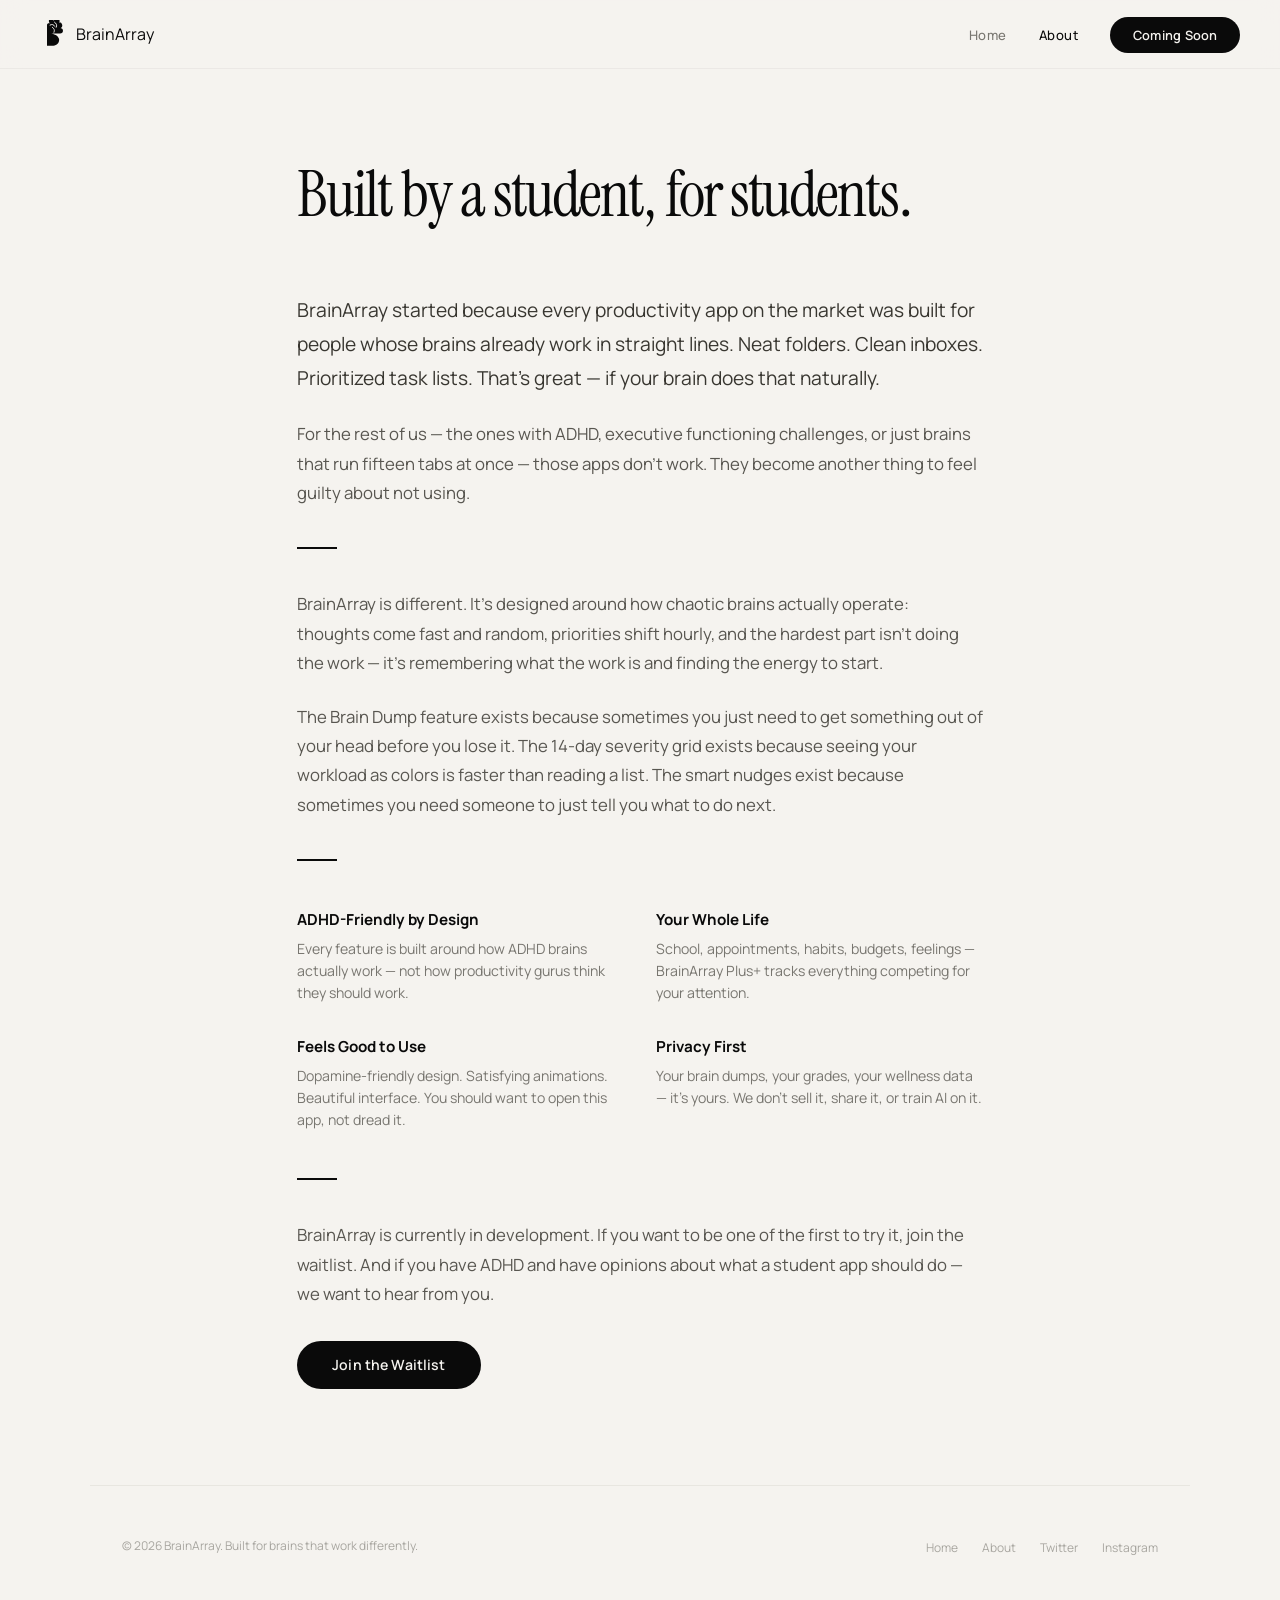
==== pages/about.html @ 088f0673 "Add files via upload" ====
<!DOCTYPE html>
<html lang="en">
<head>
    <meta charset="UTF-8">
    <meta name="viewport" content="width=device-width, initial-scale=1.0">
    <meta name="description" content="BrainArray — Built by a student, for students. An ADHD-friendly student life OS.">
    <title>About — BrainArray</title>

    <!-- Fonts -->
    <link rel="preconnect" href="https://fonts.googleapis.com">
    <link rel="preconnect" href="https://fonts.gstatic.com" crossorigin>
    <link href="https://fonts.googleapis.com/css2?family=Instrument+Serif:ital@0;1&family=Manrope:wght@300;400;500;600;700;800&display=swap" rel="stylesheet">

    <!-- Styles (go up one level from /pages/) -->
    <link rel="stylesheet" href="../css/reset.css">
    <link rel="stylesheet" href="../css/styles.css">
</head>
<body>

    <!-- Navigation -->
    <nav class="nav">
        <a href="../index.html" class="nav__logo">
            <svg width="28" height="28" viewBox="0 0 100 100" fill="none">
                <path d="M 25,92 L 25,18 C 25,14 28,12 32,12 L 35,12 C 30,6 30,-2 38,-4 C 42,-6 46,-2 48,4 C 48,-4 54,-8 62,-6 C 70,-4 72,4 68,10 C 72,8 76,10 78,14 C 82,20 78,28 72,30 C 78,28 82,32 82,38 C 82,44 78,48 72,48 L 40,48 C 52,50 66,56 68,68 C 70,80 62,90 48,92 L 25,92 Z" fill="#0a0a0a"/>
                <path d="M 40,56 L 52,56 C 60,56 64,62 64,70 C 64,78 60,84 52,84 L 40,84 Z" fill="#0a0a0a"/>
                <path d="M 36,18 C 42,14 50,16 52,22" stroke="#f5f3ef" stroke-width="3.5" stroke-linecap="round" fill="none"/>
                <path d="M 52,8 C 58,12 62,18 58,26" stroke="#f5f3ef" stroke-width="3.5" stroke-linecap="round" fill="none"/>
                <path d="M 44,26 C 50,30 54,36 50,44" stroke="#f5f3ef" stroke-width="3" stroke-linecap="round" fill="none"/>
            </svg>
            <span class="nav__logo-text">BrainArray</span>
        </a>

        <ul class="nav__links">
            <li><a href="../index.html" class="nav__link">Home</a></li>
            <li><a href="about.html" class="nav__link">About</a></li>
            <li><a href="#" class="nav__cta">Coming Soon</a></li>
        </ul>
    </nav>

    <!-- About Hero -->
    <section class="about-hero">
        <h1 class="about-hero__title">Built by a student, for students.</h1>
    </section>

    <!-- About Content -->
    <section class="about-content">
        <p class="about-content__text about-content__text--lead">
            BrainArray started because every productivity app on the market
            was built for people whose brains already work in straight lines.
            Neat folders. Clean inboxes. Prioritized task lists. That's great —
            if your brain does that naturally.
        </p>
        <p class="about-content__text">
            For the rest of us — the ones with ADHD, executive functioning challenges,
            or just brains that run fifteen tabs at once — those apps don't work.
            They become another thing to feel guilty about not using.
        </p>

        <div class="about-content__divider"></div>

        <p class="about-content__text">
            BrainArray is different. It's designed around how chaotic brains
            actually operate: thoughts come fast and random, priorities shift
            hourly, and the hardest part isn't doing the work — it's
            remembering what the work is and finding the energy to start.
        </p>
        <p class="about-content__text">
            The Brain Dump feature exists because sometimes you just need
            to get something out of your head before you lose it.
            The 14-day severity grid exists because seeing your workload
            as colors is faster than reading a list. The smart nudges
            exist because sometimes you need someone to just tell you
            what to do next.
        </p>

        <div class="about-content__divider"></div>

        <div class="about-values">
            <div class="about-value">
                <h3 class="about-value__title">ADHD-Friendly by Design</h3>
                <p class="about-value__desc">Every feature is built around how ADHD brains actually work — not how productivity gurus think they should work.</p>
            </div>
            <div class="about-value">
                <h3 class="about-value__title">Your Whole Life</h3>
                <p class="about-value__desc">School, appointments, habits, budgets, feelings — BrainArray Plus+ tracks everything competing for your attention.</p>
            </div>
            <div class="about-value">
                <h3 class="about-value__title">Feels Good to Use</h3>
                <p class="about-value__desc">Dopamine-friendly design. Satisfying animations. Beautiful interface. You should want to open this app, not dread it.</p>
            </div>
            <div class="about-value">
                <h3 class="about-value__title">Privacy First</h3>
                <p class="about-value__desc">Your brain dumps, your grades, your wellness data — it's yours. We don't sell it, share it, or train AI on it.</p>
            </div>
        </div>

        <div class="about-content__divider"></div>

        <p class="about-content__text">
            BrainArray is currently in development. If you want to be
            one of the first to try it, join the waitlist. And if you
            have ADHD and have opinions about what a student app should
            do — we want to hear from you.
        </p>

        <div style="margin-top: 2rem;">
            <a href="#" class="btn-primary">Join the Waitlist</a>
        </div>
    </section>

    <!-- Footer -->
    <footer class="footer">
        <p class="footer__copy">&copy; 2026 BrainArray. Built for brains that work differently.</p>
        <ul class="footer__links">
            <li><a href="../index.html" class="footer__link">Home</a></li>
            <li><a href="about.html" class="footer__link">About</a></li>
            <li><a href="#" class="footer__link">Twitter</a></li>
            <li><a href="#" class="footer__link">Instagram</a></li>
        </ul>
    </footer>

    <!-- Scripts (go up one level from /pages/) -->
    <script src="../js/main.js"></script>

</body>
</html>
---- css/styles.css ----
/* ====================================
   BrainArray — Main Stylesheet
   ==================================== */


/* ---- Design Tokens ---- */

:root {
    /* Colors */
    --color-black: #0a0a0a;
    --color-white: #f5f3ef;
    --color-gray-100: #e8e6e0;
    --color-gray-200: #d0cec8;
    --color-gray-300: #a8a6a0;
    --color-gray-400: #787670;
    --color-gray-500: #585650;
    --color-gray-600: #383630;
    --color-gray-700: #1a1a18;

    /* Typography */
    --font-display: 'Instrument Serif', Georgia, serif;
    --font-body: 'Manrope', system-ui, sans-serif;
    --font-mono: 'JetBrains Mono', monospace;

    /* Spacing */
    --space-xs: 0.25rem;
    --space-sm: 0.5rem;
    --space-md: 1rem;
    --space-lg: 2rem;
    --space-xl: 4rem;
    --space-2xl: 6rem;
    --space-3xl: 8rem;

    /* Layout */
    --max-width: 1100px;
    --max-width-narrow: 750px;

    /* Transitions */
    --ease-out: cubic-bezier(0.16, 1, 0.3, 1);
    --transition-fast: 0.2s ease;
    --transition-med: 0.3s ease;
}


/* ---- Base ---- */

body {
    font-family: var(--font-body);
    background: var(--color-white);
    color: var(--color-black);
    overflow-x: hidden;
}

::selection {
    background: var(--color-black);
    color: var(--color-white);
}


/* ---- Animations ---- */

@keyframes fadeUp {
    from { opacity: 0; transform: translateY(20px); }
    to { opacity: 1; transform: translateY(0); }
}

@keyframes fadeDown {
    from { opacity: 0; transform: translateY(-10px); }
    to { opacity: 1; transform: translateY(0); }
}

@keyframes pulse {
    0%, 100% { opacity: 0.4; }
    50% { opacity: 1; }
}


/* ====================================
   Components
   ==================================== */


/* ---- Navigation ---- */

.nav {
    position: fixed;
    top: 0; left: 0; right: 0;
    z-index: 100;
    padding: 1.25rem 2.5rem;
    display: flex;
    align-items: center;
    justify-content: space-between;
    background: rgba(245, 243, 239, 0.85);
    backdrop-filter: blur(12px);
    -webkit-backdrop-filter: blur(12px);
    border-bottom: 1px solid rgba(0, 0, 0, 0.04);
    transition: var(--transition-med);
}

.nav__logo {
    display: flex;
    align-items: center;
    gap: 0.5rem;
}

.nav__logo-image {
    display: block;
    width: auto;
    object-fit: contain;
}

.nav__logo-image--icon {
    height: 38px;
}

.nav__logo-image--text {
    height: 90px;
    padding-top: 15px;
}

.nav__links {
    display: flex;
    align-items: center;
    gap: 2rem;
}

.nav__link {
    font-size: 0.82rem;
    font-weight: 500;
    color: var(--color-gray-400);
    letter-spacing: 0.04em;
    transition: color var(--transition-fast);
}

.nav__link:hover,
.nav__link--active {
    color: var(--color-black);
}

.nav__cta {
    background: var(--color-black);
    color: var(--color-white);
    padding: 0.55rem 1.4rem;
    border-radius: 100px;
    font-size: 0.8rem;
    font-weight: 600;
    letter-spacing: 0.02em;
    transition: transform var(--transition-fast), box-shadow var(--transition-fast);
}

.nav__cta:hover {
    transform: translateY(-1px);
    box-shadow: 0 4px 20px rgba(0, 0, 0, 0.15);
    color: var(--color-white);
}


/* ---- Buttons ---- */

.btn-primary {
    display: inline-block;
    background: var(--color-black);
    color: var(--color-white);
    padding: 0.85rem 2.2rem;
    border-radius: 100px;
    font-size: 0.88rem;
    font-weight: 600;
    letter-spacing: 0.01em;
    transition: transform var(--transition-fast), box-shadow var(--transition-fast);
    border: none;
    cursor: pointer;
}

.btn-primary:hover {
    transform: translateY(-2px);
    box-shadow: 0 6px 30px rgba(0, 0, 0, 0.18);
    color: var(--color-white);
}

.btn-primary--inverted {
    background: var(--color-white);
    color: var(--color-black);
}

.btn-primary--inverted:hover {
    color: var(--color-black);
}

.btn-ghost {
    display: inline-block;
    color: var(--color-gray-400);
    font-size: 0.85rem;
    font-weight: 500;
    padding: 0.85rem 1rem;
    transition: color var(--transition-fast);
}

.btn-ghost:hover {
    color: var(--color-black);
}


/* ---- Hero ---- */

.hero {
    min-height: 100vh;
    display: flex;
    flex-direction: column;
    align-items: center;
    justify-content: center;
    text-align: center;
    padding: var(--space-3xl) var(--space-lg) var(--space-xl);
    position: relative;
    overflow: hidden;
}

.hero::before {
    content: '';
    position: absolute;
    top: 15%;
    left: 50%;
    transform: translateX(-50%);
    width: 600px;
    height: 600px;
    background: radial-gradient(circle, rgba(0, 0, 0, 0.02) 0%, transparent 70%);
    pointer-events: none;
}

.hero__logo {
    display: block;
    height: 300px;
    width: auto;
    margin-bottom: 1.5rem;
    padding-left: 18px;
}

.hero__badge {
    display: inline-flex;
    align-items: center;
    gap: 0.5rem;
    padding: 0.4rem 1rem;
    border: 1px solid var(--color-gray-200);
    border-radius: 100px;
    font-size: 0.72rem;
    font-weight: 600;
    color: var(--color-gray-400);
    letter-spacing: 0.1em;
    text-transform: uppercase;
    margin-bottom: 2.5rem;
    animation: fadeDown 0.6s ease both 0.1s;
}

.hero__badge-dot {
    width: 6px;
    height: 6px;
    background: var(--color-black);
    border-radius: 50%;
    animation: pulse 2s ease-in-out infinite;
}

.hero__title {
    font-family: var(--font-display);
    font-size: clamp(3rem, 7vw, 5.5rem);
    font-weight: 400;
    line-height: 1.05;
    letter-spacing: -0.03em;
    max-width: 800px;
    margin-bottom: 1.5rem;
    animation: fadeUp 0.7s ease both 0.2s;
}

.hero__title em {
    font-style: italic;
    opacity: 0.4;
}

.hero__subtitle {
    font-size: 1.1rem;
    font-weight: 400;
    color: var(--color-gray-400);
    max-width: 500px;
    line-height: 1.65;
    margin-bottom: 2.5rem;
    animation: fadeUp 0.7s ease both 0.35s;
}

.hero__cta-group {
    display: flex;
    gap: 1rem;
    align-items: center;
    animation: fadeUp 0.7s ease both 0.5s;
}


/* ---- Features ---- */

.features {
    padding: var(--space-2xl) var(--space-lg) var(--space-3xl);
    max-width: var(--max-width);
    margin: 0 auto;
}

.features__header {
    text-align: center;
    margin-bottom: var(--space-xl);
}

.features__header h2 {
    font-family: var(--font-display);
    font-size: clamp(2rem, 4vw, 3rem);
    font-weight: 400;
    letter-spacing: -0.02em;
    margin-bottom: var(--space-md);
}

.features__header p {
    color: var(--color-gray-400);
    font-size: 1rem;
    max-width: 480px;
    margin: 0 auto;
    line-height: 1.6;
}

.features__grid {
    display: grid;
    grid-template-columns: repeat(3, 1fr);
    gap: 1.5rem;
}

.feature-card {
    padding: 2rem;
    border: 1px solid var(--color-gray-100);
    border-radius: 12px;
    transition: all var(--transition-med);
    position: relative;
    overflow: hidden;
}

.feature-card::after {
    content: '';
    position: absolute;
    top: 0; left: 0; right: 0;
    height: 2px;
    background: var(--color-black);
    transform: scaleX(0);
    transform-origin: left;
    transition: transform 0.4s var(--ease-out);
}

.feature-card:hover {
    border-color: var(--color-gray-200);
    transform: translateY(-3px);
}

.feature-card:hover::after {
    transform: scaleX(1);
}

.feature-card__icon {
    width: 40px;
    height: 40px;
    background: var(--color-black);
    color: var(--color-white);
    border-radius: 10px;
    display: flex;
    align-items: center;
    justify-content: center;
    font-family: var(--font-display);
    font-size: 1.1rem;
    margin-bottom: 1.25rem;
}

.feature-card__title {
    font-size: 1rem;
    font-weight: 700;
    margin-bottom: 0.5rem;
    letter-spacing: -0.01em;
}

.feature-card__desc {
    color: var(--color-gray-400);
    font-size: 0.85rem;
    line-height: 1.55;
}


/* ---- Plus Section ---- */

.plus {
    padding: 5rem var(--space-lg);
    background: var(--color-black);
    color: var(--color-white);
}

.plus__inner {
    max-width: 900px;
    margin: 0 auto;
    display: grid;
    grid-template-columns: 1fr 1fr;
    gap: 4rem;
    align-items: center;
}

.plus__badge {
    display: inline-block;
    font-size: 0.6rem;
    font-weight: 700;
    padding: 0.2rem 0.6rem;
    border: 1px solid var(--color-gray-500);
    border-radius: 3px;
    letter-spacing: 0.12em;
    color: var(--color-gray-300);
    margin-bottom: 1rem;
}

.plus__title {
    font-family: var(--font-display);
    font-size: 2.5rem;
    font-weight: 400;
    letter-spacing: -0.02em;
    margin-bottom: 1rem;
}

.plus__desc {
    color: var(--color-gray-300);
    font-size: 0.95rem;
    line-height: 1.65;
    margin-bottom: 1.5rem;
}

.plus__features {
    display: flex;
    flex-direction: column;
    gap: 0.85rem;
}

.plus__features li {
    display: flex;
    align-items: center;
    gap: 0.75rem;
    font-size: 0.9rem;
    color: var(--color-gray-200);
}

.plus__features li::before {
    content: '\25C6';
    font-size: 0.5rem;
    color: var(--color-gray-400);
}


/* ---- Footer ---- */

.footer {
    padding: 3rem var(--space-lg);
    border-top: 1px solid var(--color-gray-100);
    display: flex;
    align-items: center;
    justify-content: space-between;
    max-width: var(--max-width);
    margin: 0 auto;
}

.footer__copy {
    font-size: 0.75rem;
    color: var(--color-gray-300);
}

.footer__links {
    display: flex;
    gap: 1.5rem;
}

.footer__link {
    font-size: 0.75rem;
    color: var(--color-gray-300);
    transition: color var(--transition-fast);
}

.footer__link:hover {
    color: var(--color-black);
}

/* Footer on dark backgrounds */
.footer--dark {
    border-top-color: var(--color-gray-600);
}

.footer--dark .footer__copy,
.footer--dark .footer__link {
    color: var(--color-gray-500);
}

.footer--dark .footer__link:hover {
    color: var(--color-gray-300);
}


/* ---- About Page ---- */

.about-hero {
    padding: 10rem var(--space-lg) var(--space-xl);
    max-width: var(--max-width-narrow);
    margin: 0 auto;
}

.about-hero__title {
    font-family: var(--font-display);
    font-size: clamp(2.5rem, 5vw, 4rem);
    font-weight: 400;
    letter-spacing: -0.03em;
    line-height: 1.1;
    animation: fadeUp 0.6s ease both 0.1s;
}

.about-content {
    max-width: var(--max-width-narrow);
    margin: 0 auto;
    padding: 0 var(--space-lg) var(--space-2xl);
}

.about-content__text {
    font-size: 1.05rem;
    line-height: 1.75;
    color: var(--color-gray-500);
    margin-bottom: 1.5rem;
}

.about-content__text--lead {
    font-size: 1.2rem;
    color: var(--color-gray-600);
}

.about-content__divider {
    width: 40px;
    height: 2px;
    background: var(--color-black);
    margin: 2.5rem 0;
}

.about-values {
    display: grid;
    grid-template-columns: 1fr 1fr;
    gap: 2rem;
    margin: 3rem 0;
}

.about-value__title {
    font-size: 0.95rem;
    font-weight: 700;
    margin-bottom: 0.4rem;
}

.about-value__desc {
    font-size: 0.88rem;
    color: var(--color-gray-400);
    line-height: 1.55;
}


/* ====================================
   Responsive
   ==================================== */

@media (max-width: 768px) {
    .nav {
        padding: 1rem 1.5rem;
    }

    .nav__links {
        gap: 1.25rem;
    }

    .features__grid {
        grid-template-columns: 1fr;
    }

    .plus__inner {
        grid-template-columns: 1fr;
        gap: 2rem;
    }

    .about-values {
        grid-template-columns: 1fr;
    }

    .footer {
        flex-direction: column;
        gap: 1rem;
        text-align: center;
    }

    .hero__cta-group {
        flex-direction: column;
    }
}

@media (max-width: 480px) {
    .nav__link:not(.nav__cta) {
        display: none;
    }
}
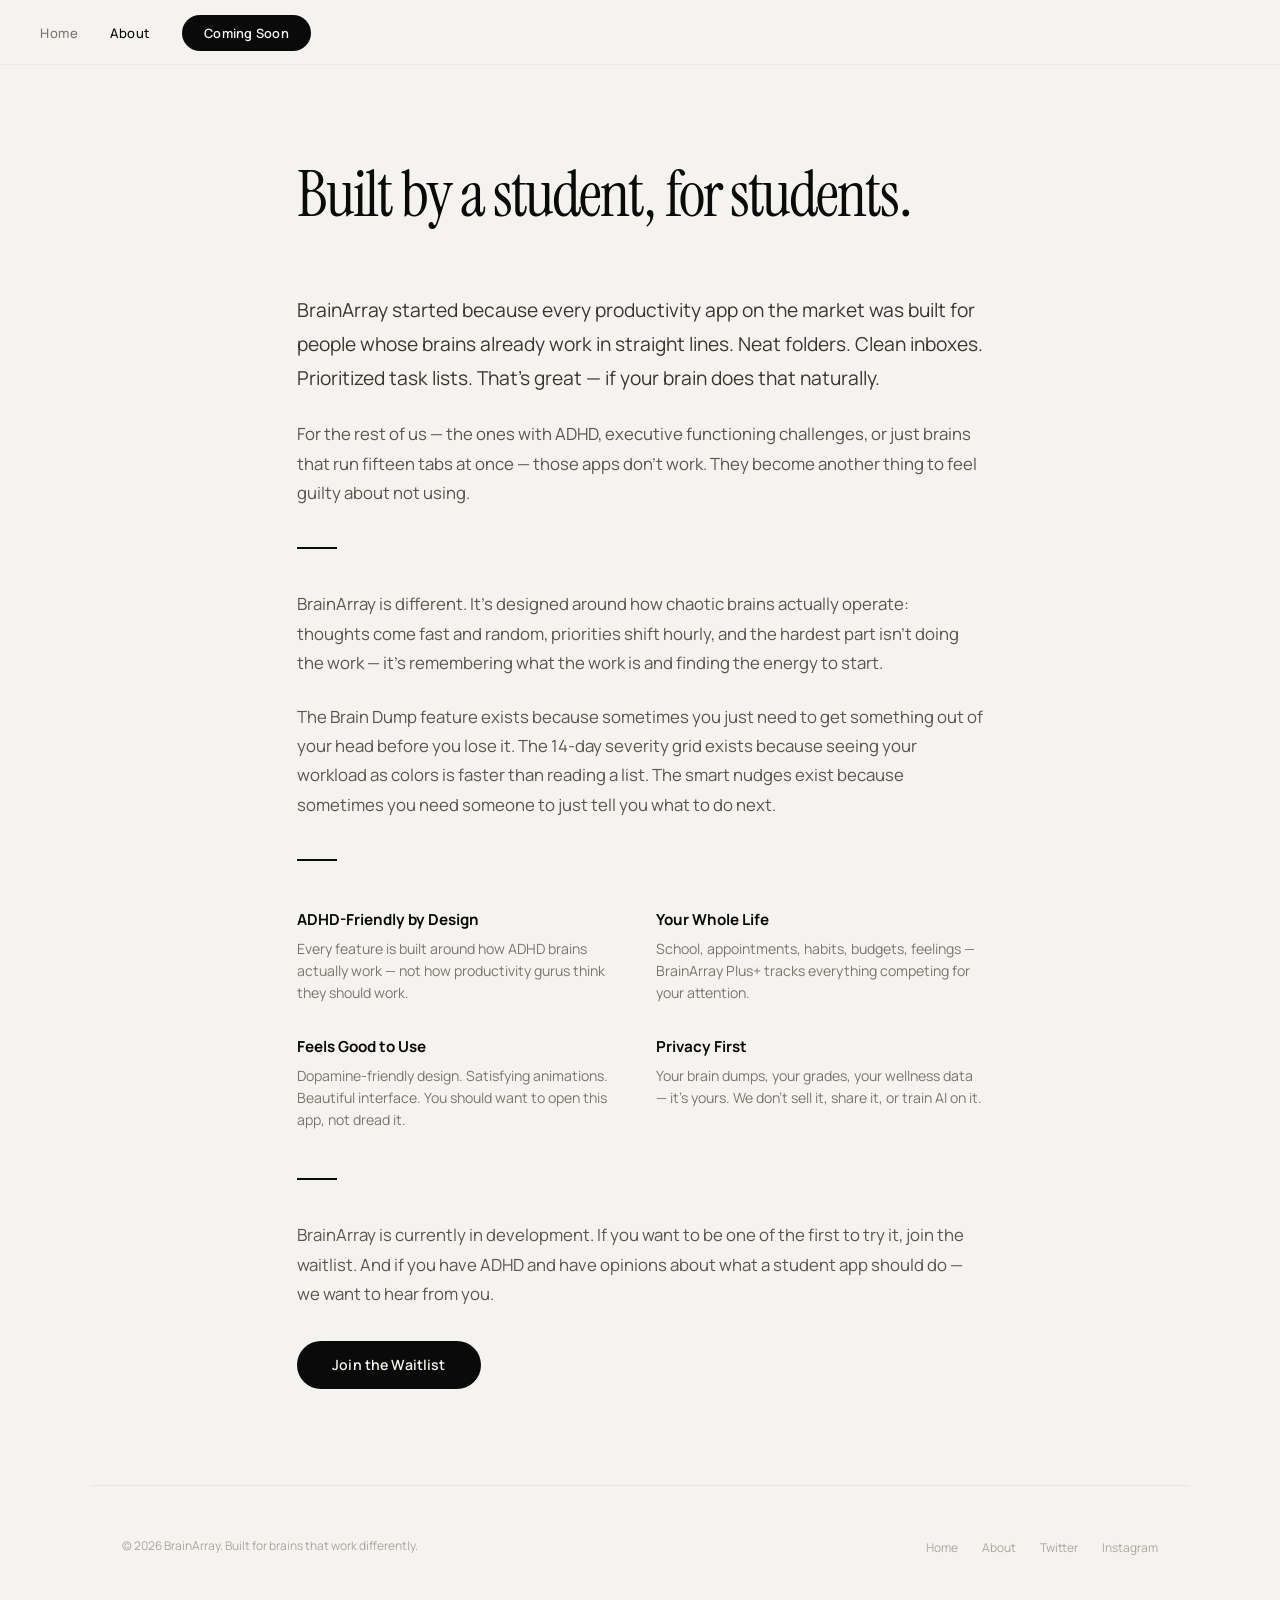
==== commit b40da548: "Update about.html" ====
--- a/pages/about.html
+++ b/pages/about.html
@@ -19,16 +19,7 @@
 
     <!-- Navigation -->
     <nav class="nav">
-        <a href="../index.html" class="nav__logo">
-            <svg width="28" height="28" viewBox="0 0 100 100" fill="none">
-                <path d="M 25,92 L 25,18 C 25,14 28,12 32,12 L 35,12 C 30,6 30,-2 38,-4 C 42,-6 46,-2 48,4 C 48,-4 54,-8 62,-6 C 70,-4 72,4 68,10 C 72,8 76,10 78,14 C 82,20 78,28 72,30 C 78,28 82,32 82,38 C 82,44 78,48 72,48 L 40,48 C 52,50 66,56 68,68 C 70,80 62,90 48,92 L 25,92 Z" fill="#0a0a0a"/>
-                <path d="M 40,56 L 52,56 C 60,56 64,62 64,70 C 64,78 60,84 52,84 L 40,84 Z" fill="#0a0a0a"/>
-                <path d="M 36,18 C 42,14 50,16 52,22" stroke="#f5f3ef" stroke-width="3.5" stroke-linecap="round" fill="none"/>
-                <path d="M 52,8 C 58,12 62,18 58,26" stroke="#f5f3ef" stroke-width="3.5" stroke-linecap="round" fill="none"/>
-                <path d="M 44,26 C 50,30 54,36 50,44" stroke="#f5f3ef" stroke-width="3" stroke-linecap="round" fill="none"/>
-            </svg>
-            <span class="nav__logo-text">BrainArray</span>
-        </a>
+       
 
         <ul class="nav__links">
             <li><a href="../index.html" class="nav__link">Home</a></li>
